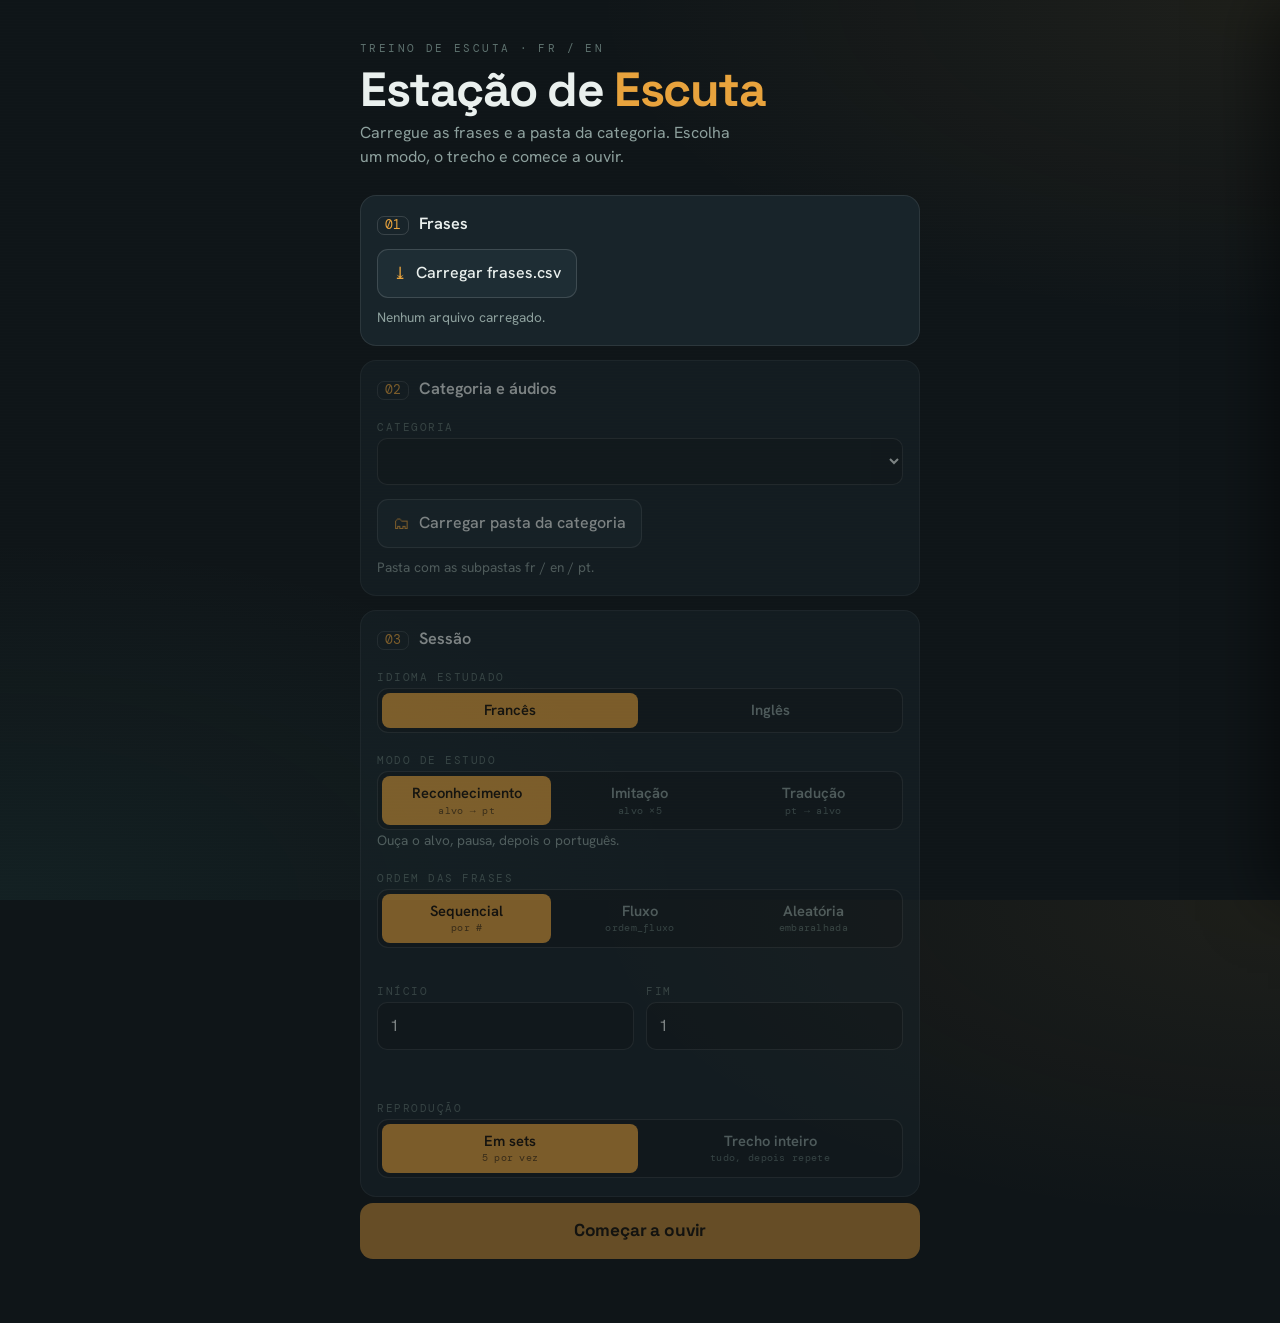
==== player/index.html @ fb978968 "Add files via upload add player files" ====
<!doctype html>
<html lang="pt-BR">
<head>
<meta charset="utf-8" />
<meta name="viewport" content="width=device-width, initial-scale=1, viewport-fit=cover" />
<title>Estação de Escuta</title>

<!-- ===== PWA ===== -->
<meta name="theme-color" content="#0F1518" />
<meta name="color-scheme" content="dark" />
<link rel="manifest" href="./manifest.webmanifest" />
<link rel="icon" type="image/png" sizes="192x192" href="./icon-192.png" />
<link rel="icon" type="image/png" sizes="512x512" href="./icon-512.png" />

<!-- iOS: instalação na tela de início -->
<meta name="mobile-web-app-capable" content="yes" />
<meta name="apple-mobile-web-app-capable" content="yes" />
<meta name="apple-mobile-web-app-status-bar-style" content="black-translucent" />
<meta name="apple-mobile-web-app-title" content="Estação" />
<link rel="apple-touch-icon" sizes="180x180" href="./apple-touch-icon.png?v=2">
<link rel="apple-touch-icon-precomposed" sizes="180x180" href="./apple-touch-icon.png?v=2">

<style>
  @import url('https://fonts.googleapis.com/css2?family=Space+Grotesk:wght@400;500;700&family=Hanken+Grotesk:wght@400;500;600;700&family=DM+Mono:wght@400;500&display=swap');

  :root {
    color-scheme: dark;
    --bg:        #0F1518;
    --bg-2:      #141D21;
    --panel:     #18242A;
    --panel-2:   #1E2D34;
    --ink:       #EAF0EE;
    --dim:       #8DA09D;
    --faint:     #5E726F;
    --line:      rgba(255,255,255,.085);
    --line-2:    rgba(255,255,255,.14);

    /* âmbar = idioma-alvo (o que você produz/imita) */
    --amber:     #E8A33D;
    --amber-ink: #1A1206;
    --amber-soft:rgba(232,163,61,.16);
    /* teal = português + progresso */
    --teal:      #57D7C9;
    --teal-soft: rgba(87,215,201,.14);
    --rose:      #F2748A;

    --radius:    16px;
    --shadow:    0 24px 70px rgba(0,0,0,.5);
    --display:   'Space Grotesk', system-ui, sans-serif;
    --body:      'Hanken Grotesk', system-ui, sans-serif;
    --mono:      'DM Mono', ui-monospace, monospace;
  }

  * { box-sizing: border-box; }

  html, body { height: 100%; }

  body {
    margin: 0;
    font-family: var(--body);
    color: var(--ink);
    line-height: 1.5;
    background:
      radial-gradient(120% 80% at 100% 0%, rgba(232,163,61,.07), transparent 45%),
      radial-gradient(120% 90% at 0% 100%, rgba(87,215,201,.06), transparent 45%),
      var(--bg);
    -webkit-tap-highlight-color: transparent;
  }

  /* leve textura de "scanline" do console, bem discreta */
  body::before {
    content: '';
    position: fixed; inset: 0; z-index: 0; pointer-events: none;
    background-image: repeating-linear-gradient(0deg, rgba(255,255,255,.014) 0 1px, transparent 1px 3px);
    mix-blend-mode: overlay;
  }

  button, input, select { font: inherit; color: inherit; }
  button { cursor: pointer; border: none; background: none; }
  button:disabled { opacity: .4; cursor: not-allowed; }

  .mono { font-family: var(--mono); }

  .eyebrow {
    font-family: var(--mono);
    font-size: .68rem;
    letter-spacing: .22em;
    text-transform: uppercase;
    color: var(--faint);
  }

  /* ===== Estrutura de tela ===== */
  .screen { position: relative; z-index: 1; min-height: 100dvh; }
  .screen[hidden] { display: none; }

  .wrap {
    width: min(560px, 100% - 28px);
    margin: 0 auto;
    padding: clamp(22px, 5vw, 40px) 0 64px;
  }

  /* ===== Tela de configuração ===== */
  .config-head { margin-bottom: 26px; }
  .config-head .eyebrow { margin-bottom: 10px; }
  .config-head h1 {
    font-family: var(--display);
    font-weight: 700;
    font-size: clamp(2.1rem, 8vw, 3rem);
    line-height: .98;
    letter-spacing: -.03em;
    margin: 0 0 .5rem;
  }
  .config-head h1 .accent { color: var(--amber); }
  .config-head p { margin: 0; color: var(--dim); max-width: 42ch; }

  .steps { display: grid; gap: 14px; }

  .step {
    background: var(--panel);
    border: 1px solid var(--line);
    border-radius: var(--radius);
    padding: 16px 16px 18px;
    transition: border-color .2s ease, opacity .2s ease;
  }
  .step.locked { opacity: .5; pointer-events: none; }
  .step.done { border-color: rgba(87,215,201,.4); }

  .step-top {
    display: flex; align-items: baseline; gap: 10px;
    margin-bottom: 12px;
  }
  .step-num {
    font-family: var(--mono);
    font-size: .8rem;
    color: var(--amber);
    border: 1px solid var(--line-2);
    border-radius: 7px;
    padding: 2px 7px;
    line-height: 1;
  }
  .step.done .step-num { color: var(--teal); border-color: rgba(87,215,201,.45); }
  .step-title { font-weight: 600; font-size: 1.02rem; }
  .step-sub { color: var(--dim); font-size: .86rem; margin: -4px 0 12px; }

  .file-btn {
    display: inline-flex; align-items: center; gap: 9px;
    background: var(--panel-2);
    border: 1px solid var(--line-2);
    border-radius: 11px;
    padding: 11px 15px;
    font-weight: 500;
    position: relative;
    transition: border-color .15s ease, transform .12s ease;
  }
  .file-btn:hover:not(:disabled) { border-color: var(--amber); transform: translateY(-1px); }
  .file-btn input[type=file] {
    position: absolute; inset: 0; opacity: 0; cursor: pointer; width: 100%; height: 100%;
  }
  .file-btn .ic { color: var(--amber); font-size: 1.05rem; }

  .file-meta { color: var(--dim); font-size: .85rem; margin-top: 9px; min-height: 1.2em; }
  .file-meta.ok { color: var(--teal); }
  .file-meta.warn { color: var(--amber); }

  label.field { display: block; }
  .field-label {
    font-family: var(--mono);
    font-size: .68rem; letter-spacing: .14em; text-transform: uppercase;
    color: var(--faint); margin-bottom: 7px;
  }

  select, input[type=number] {
    width: 100%;
    background: var(--bg-2);
    border: 1px solid var(--line-2);
    border-radius: 10px;
    padding: 11px 12px;
    font-family: var(--body);
  }
  select:focus, input:focus { outline: 2px solid var(--amber); outline-offset: 1px; }

  .grid-2 { display: grid; grid-template-columns: 1fr 1fr; gap: 12px; }
  .stack { display: grid; gap: 14px; }

  /* segmented control (toggles temáticos) */
  .seg {
    display: grid;
    grid-auto-flow: column;
    grid-auto-columns: 1fr;
    background: var(--bg-2);
    border: 1px solid var(--line-2);
    border-radius: 11px;
    padding: 4px;
    gap: 4px;
  }
  .seg button {
    border-radius: 8px;
    padding: 9px 6px;
    font-weight: 600;
    font-size: .92rem;
    color: var(--dim);
    transition: background .15s ease, color .15s ease;
    line-height: 1.15;
  }
  .seg button .sg-sub {
    display: block; font-family: var(--mono); font-weight: 400;
    font-size: .62rem; letter-spacing: .03em; color: var(--faint); margin-top: 3px;
  }
  .seg button[aria-pressed="true"] { background: var(--amber); color: var(--amber-ink); }
  .seg button[aria-pressed="true"] .sg-sub { color: rgba(26,18,6,.66); }
  .seg button[disabled] { opacity: .35; }

  .mode-hint { color: var(--dim); font-size: .85rem; min-height: 1.2em; }

  .start-row { margin-top: 6px; }
  .btn-primary {
    width: 100%;
    background: var(--amber);
    color: var(--amber-ink);
    font-family: var(--display);
    font-weight: 700;
    font-size: 1.08rem;
    letter-spacing: -.01em;
    border-radius: 13px;
    padding: 15px;
    transition: transform .12s ease, box-shadow .2s ease, opacity .2s ease;
  }
  .btn-primary:hover:not(:disabled) { transform: translateY(-1px); box-shadow: 0 12px 30px rgba(232,163,61,.28); }

  /* ===== Tela do player ===== */
  .player-head {
    display: flex; align-items: center; justify-content: space-between;
    gap: 12px; margin-bottom: 18px;
  }
  .ph-id { display: flex; flex-direction: column; gap: 3px; }
  .ph-id .eyebrow { letter-spacing: .18em; }
  .ph-id strong { font-family: var(--display); font-weight: 700; font-size: 1.15rem; letter-spacing: -.02em; }
  .head-actions { display: flex; gap: 8px; align-items: center; }
  .icon-btn {
    width: 42px; height: 42px;
    display: inline-flex; align-items: center; justify-content: center;
    border: 1px solid var(--line-2); border-radius: 11px;
    background: var(--panel);
    font-size: 1.15rem;
    transition: border-color .15s ease, background .15s ease;
  }
  .icon-btn:hover { border-color: var(--amber); }
  .gp-badge {
    font-family: var(--mono); font-size: .64rem; letter-spacing: .04em;
    color: var(--faint); border: 1px solid var(--line); border-radius: 999px;
    padding: 6px 9px; white-space: nowrap;
  }
  .gp-badge.live { color: var(--teal); border-color: rgba(87,215,201,.4); }

  /* painel "now playing" — o console */
  .deck {
    background: linear-gradient(180deg, var(--panel), var(--bg-2));
    border: 1px solid var(--line-2);
    border-radius: 22px;
    padding: 22px 20px 20px;
    box-shadow: var(--shadow);
    position: relative;
    overflow: hidden;
  }
  .deck-top { display: flex; align-items: flex-start; justify-content: space-between; gap: 14px; }
  .big-index {
    font-family: var(--display);
    font-weight: 700;
    font-size: clamp(3.4rem, 18vw, 5.4rem);
    line-height: .82;
    letter-spacing: -.06em;
    font-variant-numeric: tabular-nums;
  }
  .big-index .of {
    display: block; font-size: .9rem; letter-spacing: .04em;
    color: var(--faint); font-weight: 500; margin-top: 8px;
    font-family: var(--mono);
  }
  .rec {
    display: inline-flex; align-items: center; gap: 8px;
    font-family: var(--mono); font-size: .68rem; letter-spacing: .14em; text-transform: uppercase;
    color: var(--faint);
    border: 1px solid var(--line); border-radius: 999px; padding: 6px 11px;
  }
  .rec .dot {
    width: 9px; height: 9px; border-radius: 50%;
    background: var(--faint); transition: background .2s ease, box-shadow .2s ease;
  }
  .rec.target { color: var(--amber); border-color: rgba(232,163,61,.5); }
  .rec.target .dot { background: var(--amber); box-shadow: 0 0 12px var(--amber); }
  .rec.pt { color: var(--teal); border-color: rgba(87,215,201,.5); }
  .rec.pt .dot { background: var(--teal); box-shadow: 0 0 12px var(--teal); }

  .phrase {
    margin: 18px 0 16px;
    min-height: 4.8rem;
    display: flex; align-items: center;
    font-size: clamp(1.12rem, 5vw, 1.4rem);
    line-height: 1.32;
    font-weight: 500;
  }
  .phrase.is-pt { color: var(--teal); }
  .phrase.is-target { color: var(--ink); }
  .phrase.empty { color: var(--faint); font-weight: 400; font-size: 1rem; }

  /* fita de fases — assinatura */
  .ribbon { display: flex; align-items: center; gap: 0; margin: 4px 0 16px; flex-wrap: wrap; }
  .lamp {
    display: inline-flex; align-items: center; justify-content: center;
    font-family: var(--mono); font-size: .64rem; letter-spacing: .06em;
    padding: 5px 9px; border-radius: 7px;
    border: 1px solid var(--line); color: var(--faint);
    background: var(--bg-2);
    transition: all .18s ease; white-space: nowrap;
  }
  .lamp.target.active { color: var(--amber-ink); background: var(--amber); border-color: var(--amber); }
  .lamp.pt.active { color: var(--amber-ink); background: var(--teal); border-color: var(--teal); }
  .lamp.done { opacity: .5; }
  .lamp-gap { width: 16px; height: 1px; background: var(--line-2); margin: 0 2px; flex: 0 0 auto; }

  /* progresso — tira de filme */
  .filmstrip {
    height: 8px; border-radius: 999px; overflow: hidden;
    background: rgba(255,255,255,.07); border: 1px solid var(--line);
  }
  .filmstrip .fill {
    height: 100%; width: 0%;
    background: linear-gradient(90deg, var(--amber), var(--teal));
    transition: width .15s linear;
  }
  .timecode {
    display: flex; justify-content: space-between; margin-top: 9px;
    font-family: var(--mono); font-size: .76rem; color: var(--dim);
    font-variant-numeric: tabular-nums;
  }

  /* transporte */
  .transport { display: grid; grid-template-columns: 1fr 1.7fr 1fr; gap: 10px; margin-top: 18px; }
  .t-btn {
    border: 1px solid var(--line-2); border-radius: 13px;
    background: var(--panel-2); padding: 15px 8px;
    display: inline-flex; align-items: center; justify-content: center; gap: 8px;
    font-weight: 600; transition: border-color .15s ease, transform .1s ease;
  }
  .t-btn:hover:not(:disabled) { border-color: var(--amber); }
  .t-btn:active:not(:disabled) { transform: scale(.97); }
  .t-btn.play { background: var(--amber); color: var(--amber-ink); border-color: var(--amber); font-family: var(--display); font-weight: 700; }
  .t-btn .ic { font-size: 1.25rem; line-height: 1; }
  .t-btn .ic svg { display: block; width: 22px; height: 22px; }

  .subrow { display: flex; gap: 10px; margin-top: 12px; }
  .s-btn {
    flex: 1; border: 1px solid var(--line-2); border-radius: 12px;
    background: var(--panel); padding: 12px 10px;
    display: inline-flex; align-items: center; justify-content: center; gap: 8px;
    font-weight: 500; font-size: .92rem; transition: border-color .15s ease;
  }
  .s-btn:hover:not(:disabled) { border-color: var(--amber); }
  .s-btn.on { border-color: var(--amber); color: var(--amber); }
  .s-btn.star.on { color: var(--amber); }
  .s-btn[hidden] { display: none; }

  .set-note { text-align: center; color: var(--dim); font-size: .8rem; margin-top: 12px; font-family: var(--mono); letter-spacing: .03em; min-height: 1.1em; }

  /* lista colapsável */
  .list-card { margin-top: 18px; }
  .list-toggle {
    width: 100%; display: flex; align-items: center; justify-content: space-between;
    background: var(--panel); border: 1px solid var(--line); border-radius: 13px;
    padding: 13px 15px; font-weight: 600;
  }
  .list-toggle .chev { transition: transform .2s ease; color: var(--dim); }
  .list-toggle[aria-expanded="true"] .chev { transform: rotate(90deg); }
  .list-body {
    border: 1px solid var(--line); border-top: none;
    border-radius: 0 0 13px 13px; margin-top: -6px;
    max-height: 320px; overflow: auto;
  }
  .list-body[hidden] { display: none; }
  table { width: 100%; border-collapse: collapse; font-size: .86rem; }
  th, td { padding: 9px 12px; text-align: left; border-bottom: 1px solid var(--line); }
  th { position: sticky; top: 0; background: var(--panel-2); color: var(--faint); font-family: var(--mono); font-weight: 500; font-size: .66rem; letter-spacing: .1em; text-transform: uppercase; }
  tr.current td { background: var(--amber-soft); }
  tr.diff td:first-child { color: var(--amber); }
  tbody tr { cursor: pointer; }
  tbody tr:hover td { background: rgba(255,255,255,.03); }
  .td-phrase { color: var(--dim); }

  /* ===== Drawer de ajustes ===== */
  .scrim {
    position: fixed; inset: 0; z-index: 30; background: rgba(5,10,11,.66);
    backdrop-filter: blur(3px); opacity: 0; pointer-events: none; transition: opacity .22s ease;
  }
  body.drawer-open .scrim, body.modal-open .scrim { opacity: 1; pointer-events: auto; }

  .drawer {
    position: fixed; z-index: 31; background: var(--bg-2);
    border-left: 1px solid var(--line-2);
    box-shadow: -20px 0 60px rgba(0,0,0,.5);
    display: flex; flex-direction: column;
    transition: transform .26s cubic-bezier(.32,.72,0,1);
  }
  /* desktop: painel à direita */
  .drawer { top: 0; right: 0; height: 100dvh; width: min(420px, 90vw); transform: translateX(102%); }
  body.drawer-open .drawer { transform: translateX(0); }

  .drawer-head {
    display: flex; align-items: center; justify-content: space-between;
    padding: 18px 18px 14px; border-bottom: 1px solid var(--line);
  }
  .drawer-head h2 { margin: 0; font-family: var(--display); font-size: 1.15rem; }
  .drawer-body { overflow-y: auto; padding: 18px; display: grid; gap: 20px; -webkit-overflow-scrolling: touch; }

  .group { display: grid; gap: 12px; }
  .group > .eyebrow { margin-bottom: 2px; }
  .danger-zone .eyebrow { color: var(--rose); }
  .ghost-btn {
    border: 1px solid var(--line-2); border-radius: 10px; padding: 10px 12px;
    background: var(--panel); font-weight: 500; font-size: .9rem;
    transition: border-color .15s ease;
  }
  .ghost-btn:hover { border-color: var(--amber); }
  .ghost-btn.rose:hover { border-color: var(--rose); color: var(--rose); }
  .btn-row { display: grid; grid-template-columns: 1fr 1fr; gap: 10px; }

  .diag-out {
    font-family: var(--mono); font-size: .76rem; white-space: pre-line; word-break: break-word;
    border: 1px dashed var(--line-2); border-radius: 10px; padding: 11px; color: var(--dim);
    background: var(--bg); min-height: 70px;
  }

  /* mobile: drawer vira bottom-sheet */
  @media (max-width: 620px) {
    .drawer {
      top: auto; bottom: 0; right: 0; left: 0;
      width: 100%; height: min(86dvh, 720px);
      border-left: none; border-top: 1px solid var(--line-2);
      border-radius: 20px 20px 0 0;
      transform: translateY(102%);
    }
    body.drawer-open .drawer { transform: translateY(0); }
    .transport { grid-template-columns: 1fr 1.6fr 1fr; }
  }

  /* ===== Modal de ajuda ===== */
  .modal {
    position: fixed; inset: 0; z-index: 40; display: flex; align-items: center; justify-content: center;
    padding: 16px;
  }
  .modal[hidden] { display: none; }
  .modal-card {
    width: min(620px, 100%); max-height: 90dvh; overflow-y: auto;
    background: var(--bg-2); border: 1px solid var(--line-2); border-radius: var(--radius);
    box-shadow: var(--shadow); padding: 22px;
  }
  .modal-card h2 { margin: 0 0 4px; font-family: var(--display); }
  .modal-card .lead { color: var(--dim); margin: 0 0 18px; font-size: .92rem; }
  .help-block { margin-bottom: 18px; }
  .help-block p { margin: 0 0 8px; color: var(--dim); font-size: .9rem; }
  .help-block strong { color: var(--ink); }
  .kbd-grid { display: grid; grid-template-columns: 1fr 1fr; gap: 8px; font-size: .85rem; color: var(--dim); }
  kbd {
    font-family: var(--mono); font-size: .74rem; min-width: 24px;
    border: 1px solid var(--line-2); border-radius: 6px; padding: 2px 7px;
    background: var(--panel); color: var(--ink); margin-right: 7px;
  }
  .modal-x { float: right; }

  @media (prefers-reduced-motion: reduce) {
    *, *::before, *::after { transition: none !important; }
  }
</style>
</head>
<body>

<audio id="player-audio" preload="auto"></audio>

<!-- ============================ TELA: CONFIGURAÇÃO ============================ -->
<section class="screen" id="config-screen">
  <div class="wrap">
    <div class="config-head">
      <div class="eyebrow">Treino de escuta · FR / EN</div>
      <h1>Estação de <span class="accent">Escuta</span></h1>
      <p>Carregue as frases e a pasta da categoria. Escolha um modo, o trecho e comece a ouvir.</p>
    </div>

    <div class="steps">
      <!-- 1. CSV -->
      <div class="step" id="step-csv">
        <div class="step-top"><span class="step-num">01</span><span class="step-title">Frases</span></div>
        <label class="file-btn">
          <span class="ic">⤓</span><span id="csv-btn-label">Carregar frases.csv</span>
          <input type="file" id="csv-input" accept=".csv,text/csv" />
        </label>
        <div class="file-meta" id="csv-meta">Nenhum arquivo carregado.</div>
      </div>

      <!-- 2. Categoria + pasta de áudio -->
      <div class="step locked" id="step-audio">
        <div class="step-top"><span class="step-num">02</span><span class="step-title">Categoria e áudios</span></div>
        <div class="stack">
          <label class="field">
            <span class="field-label">Categoria</span>
            <select id="category-select"></select>
          </label>
          <div>
            <label class="file-btn">
              <span class="ic">🗂</span><span id="audio-btn-label">Carregar pasta da categoria</span>
              <input type="file" id="audio-input" webkitdirectory directory multiple />
            </label>
            <div class="file-meta" id="audio-meta">Pasta com as subpastas fr / en / pt.</div>
          </div>
        </div>
      </div>

      <!-- 3. Sessão -->
      <div class="step locked" id="step-session">
        <div class="step-top"><span class="step-num">03</span><span class="step-title">Sessão</span></div>
        <div class="stack">
          <div>
            <span class="field-label">Idioma estudado</span>
            <div class="seg" id="lang-seg" role="group" aria-label="Idioma estudado">
              <button data-lang="fr" aria-pressed="true">Francês</button>
              <button data-lang="en" aria-pressed="false">Inglês</button>
            </div>
          </div>

          <div>
            <span class="field-label">Modo de estudo</span>
            <div class="seg" id="mode-seg" role="group" aria-label="Modo de estudo">
              <button data-mode="reconhecimento" aria-pressed="true">Reconhecimento<span class="sg-sub">alvo → pt</span></button>
              <button data-mode="imitacao" aria-pressed="false">Imitação<span class="sg-sub">alvo ×5</span></button>
              <button data-mode="traducao" aria-pressed="false">Tradução<span class="sg-sub">pt → alvo</span></button>
            </div>
            <div class="mode-hint" id="mode-hint"></div>
          </div>

          <div>
            <span class="field-label">Ordem das frases</span>
            <div class="seg" id="order-seg" role="group" aria-label="Ordem das frases">
              <button data-order="sequencial" aria-pressed="true">Sequencial<span class="sg-sub">por #</span></button>
              <button data-order="fluxo" aria-pressed="false">Fluxo<span class="sg-sub">ordem_fluxo</span></button>
              <button data-order="aleatorio" aria-pressed="false">Aleatória<span class="sg-sub">embaralhada</span></button>
            </div>
            <div class="mode-hint" id="order-hint"></div>
          </div>

          <div class="grid-2">
            <label class="field">
              <span class="field-label">Início</span>
              <input type="number" id="start-index" min="1" value="1" />
            </label>
            <label class="field">
              <span class="field-label">Fim</span>
              <input type="number" id="end-index" min="1" value="1" />
            </label>
          </div>
          <div class="mode-hint" id="range-hint"></div>

          <div>
            <span class="field-label">Reprodução</span>
            <div class="seg" id="chunk-seg" role="group" aria-label="Forma de reprodução">
              <button data-chunk="sets" aria-pressed="true">Em sets<span class="sg-sub">5 por vez</span></button>
              <button data-chunk="all" aria-pressed="false">Trecho inteiro<span class="sg-sub">tudo, depois repete</span></button>
            </div>
          </div>
        </div>
      </div>
    </div>

    <div class="start-row">
      <button class="btn-primary" id="start-btn" disabled>Começar a ouvir</button>
    </div>
  </div>
</section>

<!-- ============================ TELA: PLAYER ============================ -->
<section class="screen" id="player-screen" hidden>
  <div class="wrap">
    <div class="player-head">
      <div class="ph-id">
        <span class="eyebrow" id="ph-category">—</span>
        <strong id="ph-mode">—</strong>
      </div>
      <div class="head-actions">
        <span class="gp-badge" id="gp-badge">🎮 —</span>
        <button class="icon-btn" id="help-btn" aria-label="Ajuda e atalhos">?</button>
        <button class="icon-btn" id="settings-btn" aria-label="Ajustes" aria-expanded="false"><svg width="16" height="16" viewBox="0 0 24 24" fill="none" stroke="currentColor" stroke-width="2" stroke-linecap="round" aria-hidden="true"><line x1="4" y1="6" x2="7" y2="6"/><circle cx="9.5" cy="6" r="2.5"/><line x1="12" y1="6" x2="20" y2="6"/><line x1="4" y1="12" x2="13" y2="12"/><circle cx="15.5" cy="12" r="2.5"/><line x1="18" y1="12" x2="20" y2="12"/><line x1="4" y1="18" x2="7" y2="18"/><circle cx="9.5" cy="18" r="2.5"/><line x1="12" y1="18" x2="20" y2="18"/></svg></button>
      </div>
    </div>

    <div class="deck">
      <div class="deck-top">
        <div class="big-index">
          <span id="big-index">—</span>
          <span class="of" id="big-of">— / —</span>
        </div>
        <div class="rec" id="rec-light"><span class="dot"></span><span id="rec-text">parado</span></div>
      </div>

      <div class="phrase empty" id="phrase-text">Pronto para começar.</div>

      <div class="ribbon" id="ribbon"></div>

      <div class="filmstrip"><div class="fill" id="film-fill"></div></div>
      <div class="timecode">
        <span id="tc-elapsed">00:00</span>
        <span id="tc-remaining">--:--</span>
      </div>

      <div class="transport">
        <button class="t-btn" id="prev-btn" aria-label="Anterior"><span class="ic"><svg viewBox="0 0 24 24" fill="currentColor" aria-hidden="true"><path d="M11 18V6l-8.5 6 8.5 6zm.5-6l8.5 6V6l-8.5 6z"/></svg></span></button>
        <button class="t-btn play" id="play-btn"><span class="ic"><svg viewBox="0 0 24 24" fill="currentColor" aria-hidden="true"><path d="M8 5v14l11-7z"/></svg></span><span id="play-label">Play</span></button>
        <button class="t-btn" id="next-btn" aria-label="Próximo"><span class="ic"><svg viewBox="0 0 24 24" fill="currentColor" aria-hidden="true"><path d="M4 18l8.5-6L4 6v12zm9-12v12l8.5-6L13 6z"/></svg></span></button>
      </div>

      <div class="subrow">
        <button class="s-btn star" id="diff-btn">☆ Difícil</button>
        <button class="s-btn" id="next-set-btn">Próximo set →</button>
      </div>

      <div class="set-note" id="set-note"></div>
    </div>

    <div class="list-card">
      <button class="list-toggle" id="list-toggle" aria-expanded="false">
        <span id="list-title">Frases da sessão</span><span class="chev">›</span>
      </button>
      <div class="list-body" id="list-body" hidden>
        <table>
          <thead><tr><th id="list-num-head">#</th><th>Frase</th><th>·</th></tr></thead>
          <tbody id="list-tbody"></tbody>
        </table>
      </div>
    </div>
  </div>
</section>

<!-- ============================ DRAWER: AJUSTES ============================ -->
<div class="scrim" id="scrim"></div>

<aside class="drawer" id="drawer" aria-label="Ajustes da sessão">
  <div class="drawer-head">
    <h2>Ajustes</h2>
    <button class="icon-btn" id="drawer-close" aria-label="Fechar ajustes">×</button>
  </div>
  <div class="drawer-body">

    <div class="group">
      <span class="eyebrow">Modo de estudo</span>
      <div class="seg" id="d-mode-seg" role="group" aria-label="Modo de estudo">
        <button data-mode="reconhecimento" aria-pressed="true">Recon.</button>
        <button data-mode="imitacao" aria-pressed="false">Imitação</button>
        <button data-mode="traducao" aria-pressed="false">Tradução</button>
      </div>
      <span class="eyebrow">Idioma</span>
      <div class="seg" id="d-lang-seg" role="group" aria-label="Idioma estudado">
        <button data-lang="fr" aria-pressed="true">Francês</button>
        <button data-lang="en" aria-pressed="false">Inglês</button>
      </div>
    </div>

    <div class="group">
      <span class="eyebrow">Trecho</span>
      <div class="grid-2">
        <label class="field"><span class="field-label">Início</span><input type="number" id="d-start" min="1" value="1" /></label>
        <label class="field"><span class="field-label">Fim</span><input type="number" id="d-end" min="1" value="1" /></label>
      </div>
      <div class="mode-hint" id="d-range-hint"></div>
      <button class="ghost-btn" id="d-apply">Aplicar trecho</button>
    </div>

    <div class="group">
      <span class="eyebrow">Tempos</span>
      <div class="grid-2">
        <label class="field"><span class="field-label">Pausa interna (s)</span><input type="number" id="d-pause-mid" min="0" step="0.25" value="1" /></label>
        <label class="field"><span class="field-label">Pausa entre itens (s)</span><input type="number" id="d-pause-next" min="0" step="0.25" value="1" /></label>
      </div>
      <div class="grid-2">
        <label class="field"><span class="field-label">Repetições</span><input type="number" id="d-reps" min="1" step="1" value="1" /></label>
        <label class="field"><span class="field-label">Frases por set</span><input type="number" id="d-set-size" min="1" step="1" value="5" /></label>
      </div>
    </div>

    <div class="group">
      <span class="eyebrow">Texto na tela</span>
      <div class="seg" id="text-seg" role="group" aria-label="Texto exibido">
        <button data-text="both" aria-pressed="true">Ambos</button>
        <button data-text="target" aria-pressed="false">Alvo</button>
        <button data-text="pt" aria-pressed="false">PT</button>
        <button data-text="none" aria-pressed="false">Nenhum</button>
      </div>
    </div>

    <div class="group">
      <span class="eyebrow">Ordem</span>
      <div class="seg" id="d-order-seg" role="group" aria-label="Ordem das frases">
        <button data-order="sequencial" aria-pressed="true">Sequencial</button>
        <button data-order="fluxo" aria-pressed="false">Fluxo</button>
        <button data-order="aleatorio" aria-pressed="false">Aleatória</button>
      </div>
    </div>

    <div class="group">
      <span class="eyebrow">Reprodução</span>
      <div class="seg" id="d-chunk-seg" role="group" aria-label="Reprodução">
        <button data-chunk="sets">Em sets</button>
        <button data-chunk="all">Trecho inteiro</button>
      </div>
    </div>

    <div class="group">
      <span class="eyebrow">Difíceis</span>
      <button class="ghost-btn" id="d-hard-toggle">Tocar só os difíceis</button>
    </div>

    <div class="group">
      <span class="eyebrow">Controle</span>
      <div class="btn-row">
        <button class="ghost-btn" id="gp-test-btn">Testar botões</button>
        <button class="ghost-btn" id="gp-clear-btn">Limpar teste</button>
      </div>
      <div class="diag-out" id="gp-diag">Diagnóstico desligado. Ative para identificar os botões do controle.</div>
    </div>

    <div class="group danger-zone">
      <span class="eyebrow">Manutenção</span>
      <div class="btn-row">
        <button class="ghost-btn" id="d-reset">Restaurar padrões</button>
        <button class="ghost-btn rose" id="d-clear-diff">Limpar difíceis</button>
      </div>
      <button class="ghost-btn" id="d-new-session">Nova sessão (trocar categoria)</button>
    </div>

  </div>
</aside>

<!-- ============================ MODAL: AJUDA ============================ -->
<div class="modal" id="help-modal" hidden>
  <div class="modal-card" role="dialog" aria-modal="true" aria-labelledby="help-title">
    <button class="icon-btn modal-x" id="help-close" aria-label="Fechar ajuda">×</button>
    <h2 id="help-title">Como usar</h2>
    <p class="lead">Um ciclo de escuta contínuo. Ajuste tudo pelas configurações sem perder o trecho.</p>

    <div class="help-block">
      <p><strong>Reconhecimento:</strong> ouve o idioma-alvo, pausa, depois o português — para conferir o que entendeu.</p>
      <p><strong>Imitação:</strong> só o idioma-alvo, repetido (5× por padrão) com pausa entre as repetições.</p>
      <p><strong>Tradução:</strong> ouve o português primeiro, pausa, depois o idioma-alvo.</p>
      <p><strong>Sets:</strong> toca o trecho em blocos (5 por padrão). “Próximo set →” avança o bloco; o trecho selecionado não muda quando você troca de modo.</p>
    </div>

    <div class="help-block">
      <span class="eyebrow">Teclado</span>
      <div class="kbd-grid" style="margin-top:8px">
        <div><kbd>Espaço</kbd> play / pause</div>
        <div><kbd>R</kbd> repetir o alvo</div>
        <div><kbd>→</kbd> próxima frase</div>
        <div><kbd>←</kbd> frase anterior</div>
        <div><kbd>N</kbd> próximo set</div>
        <div><kbd>D</kbd> marcar difícil</div>
        <div><kbd>[</kbd> diminuir pausa</div>
        <div><kbd>]</kbd> aumentar pausa</div>
      </div>
    </div>

    <div class="help-block">
      <span class="eyebrow">Controle (Joy-Con)</span>
      <div class="kbd-grid" style="margin-top:8px">
        <div><kbd>A</kbd> play / pause</div>
        <div><kbd>Y</kbd> repetir o alvo</div>
        <div><kbd>→ / SR</kbd> próxima frase</div>
        <div><kbd>← / SL</kbd> frase anterior</div>
        <div><kbd>X</kbd> próximo set</div>
        <div><kbd>B</kbd> marcar difícil</div>
      </div>
      <p style="margin-top:10px"><strong>Teste:</strong> abra Configurações → Controle → “Testar botões” para identificar os índices no seu controle sem disparar ações.</p>
    </div>
  </div>
</div>

<script>
/* ================================================================
   NÚCLEO COMPARTILHADO (reaproveitado dos jogos)
   ================================================================ */
let ALL_ROWS = [];
let CATEGORIES = [];
let PHRASES = [];

function splitVariants(text) {
  if (!text) return [];
  let t = text.replace(/\([^)]*\)/g, ' ').trim();
  const parts = t.split(/\s*\|\|\s*/).map(s => s.trim()).filter(Boolean);
  return parts.length ? parts : [t];
}

function parseCSV(text) {
  text = text.replace(/^\uFEFF/, '');
  const rows = []; let field = '', row = [], inQuotes = false;
  for (let i = 0; i < text.length; i++) {
    const c = text[i];
    if (inQuotes) {
      if (c === '"') { if (text[i + 1] === '"') { field += '"'; i++; } else inQuotes = false; }
      else field += c;
    } else {
      if (c === '"') inQuotes = true;
      else if (c === ';') { row.push(field); field = ''; }
      else if (c === '\n') { row.push(field); rows.push(row); row = []; field = ''; }
      else if (c === '\r') {}
      else field += c;
    }
  }
  if (field.length || row.length) { row.push(field); rows.push(row); }
  return rows.filter(r => r.length > 1 || (r.length === 1 && r[0].trim() !== ''));
}

function normCat(s) {
  return (s || '').toLowerCase().normalize('NFD').replace(/[\u0300-\u036f]/g, '').trim();
}

function prettyLabel(raw) {
  return raw.replace(/[_-]+/g, ' ').split(' ')
    .map(w => w.length ? w[0].toUpperCase() + w.slice(1) : w).join(' ');
}

function loadCSV(text) {
  const rows = parseCSV(text);
  if (!rows.length) throw new Error('vazio');
  const header = rows[0].map(h => normCat(h.replace('#', 'num')));
  const idx = {
    num: header.findIndex(h => h === 'num' || h === ''),
    categoria: header.indexOf('categoria'),
    portugues: header.indexOf('portugues'),
    frances: header.indexOf('frances'),
    ingles: header.indexOf('ingles'),
    situacao: header.indexOf('situacao_pt'),
    ordem: header.indexOf('ordem_fluxo'),
  };
  if (idx.num < 0) idx.num = 0;
  if (idx.categoria < 0 || idx.portugues < 0) throw new Error('colunas esperadas não encontradas');

  ALL_ROWS = rows.slice(1).filter(r => r[idx.categoria] && r[idx.categoria].trim()).map(r => ({
    num: parseInt((r[idx.num] || '').trim(), 10) || 0,
    categoria: (r[idx.categoria] || '').trim(),
    pt: (r[idx.portugues] || '').trim(),
    fr: idx.frances >= 0 ? (r[idx.frances] || '').trim() : '',
    en: idx.ingles >= 0 ? (r[idx.ingles] || '').trim() : '',
    situacao: idx.situacao >= 0 ? (r[idx.situacao] || '').trim() : '',
    ordem: idx.ordem >= 0 ? (parseInt((r[idx.ordem] || '').trim(), 10) || null) : null,
  }));

  const seen = new Map();
  ALL_ROWS.forEach(r => {
    if (!seen.has(r.categoria)) seen.set(r.categoria, { count: 0, flux: 0 });
    const e = seen.get(r.categoria); e.count++; if (r.ordem != null) e.flux++;
  });
  CATEGORIES = Array.from(seen.entries())
    .map(([raw, e]) => ({ raw, label: prettyLabel(raw), count: e.count, fluxCount: e.flux }))
    .sort((a, b) => a.label.localeCompare(b.label, 'pt-BR'));
}

function buildPhrasesForCategory(rawCat) {
  const rows = ALL_ROWS.filter(r => r.categoria === rawCat);
  PHRASES = rows.map((r, i) => {
    const answersFr = splitVariants(r.fr);
    const answersEn = splitVariants(r.en);
    return {
      id: i + 1, num: r.num || (i + 1),
      pt: r.pt, fr: answersFr[0] || '', en: answersEn[0] || '',
      answersFr, answersEn, situacao: r.situacao || '',
      ordem: (r.ordem != null ? r.ordem : null),
    };
  });
  return PHRASES;
}

/* --- Áudio por nome de arquivo {idioma}_{categoria}_{num} --- */
const AUDIO_NAME_RE = /(?:^|[\/\\])(fr|en|pt)[_\-]([a-z0-9_\-]+?)[_\-](\d+)\.(?:mp3|ogg|wav|m4a|aac|flac|opus)$/i;
function isAudioFile(file) {
  return /\.(mp3|ogg|wav|m4a|aac|flac|opus)$/i.test(file.name) || (file.type || '').startsWith('audio/');
}
function parseAudioName(file) {
  const path = file.webkitRelativePath || file.name;
  const m = path.match(AUDIO_NAME_RE);
  if (!m) return null;
  return { lang: m[1].toLowerCase(), cat: m[2].toLowerCase(), num: parseInt(m[3], 10) };
}

let audioMap = { fr: {}, en: {}, pt: {} };
let audioObjectUrls = [];
function resetAudio() {
  audioObjectUrls.forEach(u => URL.revokeObjectURL(u));
  audioObjectUrls = [];
  audioMap = { fr: {}, en: {}, pt: {} };
  audioFiles = { fr: {}, en: {}, pt: {} };
}

function targetText(p) { return state.lang === 'en' ? p.en : p.fr; }

/* ================================================================
   ESTADO
   ================================================================ */
const LS_KEY = 'estacaoEscutaPrefs';

const state = {
  category: '',
  lang: 'fr',
  mode: 'reconhecimento',   // reconhecimento | imitacao | traducao
  order: 'sequencial',      // sequencial | fluxo | aleatorio
  chunk: 'sets',            // sets | all
  start: 1, end: 1,
  pauseMid: 1, pauseNext: 1,
  reps: 1, setSize: 5,
  textMode: 'both',         // both | target | pt | none

  // runtime
  ordered: [],              // trecho inteiro já ordenado (estável na sessão)
  session: [],              // frases da janela atual (recorte de ordered)
  setOffset: 0,             // posição (0-based) do set dentro de ordered
  hardMode: false,
  curIndex: 0,              // índice na session
  steps: [], stepIndex: 0,
  playing: false,
  paused: false,
  // wait/gap
  waitTimer: null, waitStart: 0, waitDur: 0, waitElapsedBefore: 0, waitFn: null,
  pausedGap: null,
  difficult: new Set(),     // chaves "cat:num"

  durationCache: new Map(), durationToken: 0,
  ticker: null,

  // gamepad
  gamepadLoop: null, lastButtons: [], lastAxes: [], lastStickAt: 0, stickCooldown: 420,
  gpDiag: false, gpDiagLog: [], gpDiagId: '', gpDiagCount: 0,
};

let audioFiles = { fr: {}, en: {}, pt: {} }; // num -> File (para medir duração)
const audio = document.getElementById('player-audio');

const $ = id => document.getElementById(id);
const el = {
  configScreen: $('config-screen'), playerScreen: $('player-screen'),
  csvInput: $('csv-input'), csvMeta: $('csv-meta'), csvBtnLabel: $('csv-btn-label'),
  stepAudio: $('step-audio'), stepSession: $('step-session'),
  categorySelect: $('category-select'),
  audioInput: $('audio-input'), audioMeta: $('audio-meta'), audioBtnLabel: $('audio-btn-label'),
  langSeg: $('lang-seg'), modeSeg: $('mode-seg'), modeHint: $('mode-hint'), chunkSeg: $('chunk-seg'),
  orderSeg: $('order-seg'), orderHint: $('order-hint'),
  startIndex: $('start-index'), endIndex: $('end-index'), rangeHint: $('range-hint'),
  startBtn: $('start-btn'),

  phCategory: $('ph-category'), phMode: $('ph-mode'),
  gpBadge: $('gp-badge'), helpBtn: $('help-btn'), settingsBtn: $('settings-btn'),
  bigIndex: $('big-index'), bigOf: $('big-of'),
  recLight: $('rec-light'), recText: $('rec-text'),
  phraseText: $('phrase-text'), ribbon: $('ribbon'),
  filmFill: $('film-fill'), tcElapsed: $('tc-elapsed'), tcRemaining: $('tc-remaining'),
  prevBtn: $('prev-btn'), playBtn: $('play-btn'), playLabel: $('play-label'), nextBtn: $('next-btn'),
  diffBtn: $('diff-btn'), nextSetBtn: $('next-set-btn'), setNote: $('set-note'),
  listToggle: $('list-toggle'), listBody: $('list-body'), listTbody: $('list-tbody'), listTitle: $('list-title'), listNumHead: $('list-num-head'),

  scrim: $('scrim'), drawer: $('drawer'), drawerClose: $('drawer-close'),
  dModeSeg: $('d-mode-seg'), dLangSeg: $('d-lang-seg'),
  dOrderSeg: $('d-order-seg'),
  dStart: $('d-start'), dEnd: $('d-end'), dApply: $('d-apply'), dRangeHint: $('d-range-hint'),
  dPauseMid: $('d-pause-mid'), dPauseNext: $('d-pause-next'), dReps: $('d-reps'), dSetSize: $('d-set-size'),
  textSeg: $('text-seg'),
  dHardToggle: $('d-hard-toggle'), dChunkSeg: $('d-chunk-seg'),
  gpTestBtn: $('gp-test-btn'), gpClearBtn: $('gp-clear-btn'), gpDiag: $('gp-diag'),
  dReset: $('d-reset'), dClearDiff: $('d-clear-diff'), dNewSession: $('d-new-session'),

  helpModal: $('help-modal'), helpClose: $('help-close'),
};

/* ================================================================
   PREFERÊNCIAS (localStorage)
   ================================================================ */
const MODE_DEFAULT_REPS = { reconhecimento: 1, imitacao: 5, traducao: 1 };

function savePrefs() {
  const data = {
    category: state.category, lang: state.lang, mode: state.mode, order: state.order, chunk: state.chunk,
    pauseMid: state.pauseMid, pauseNext: state.pauseNext, reps: state.reps, setSize: state.setSize,
    textMode: state.textMode, difficult: Array.from(state.difficult),
  };
  try { localStorage.setItem(LS_KEY, JSON.stringify(data)); } catch {}
}
function loadPrefs() {
  try {
    const raw = localStorage.getItem(LS_KEY); if (!raw) return;
    const d = JSON.parse(raw);
    if (d.lang) state.lang = d.lang;
    if (d.mode) state.mode = d.mode;
    if (d.order) state.order = d.order;
    if (d.chunk) state.chunk = d.chunk;
    if (d.pauseMid != null) state.pauseMid = d.pauseMid;
    if (d.pauseNext != null) state.pauseNext = d.pauseNext;
    if (d.reps != null) state.reps = d.reps;
    if (d.setSize != null) state.setSize = d.setSize;
    if (d.textMode) state.textMode = d.textMode;
    if (Array.isArray(d.difficult)) state.difficult = new Set(d.difficult);
    state._savedCategory = d.category || '';
  } catch {}
}

/* ================================================================
   TELA DE CONFIGURAÇÃO
   ================================================================ */
function setSeg(segEl, attr, value) {
  segEl.querySelectorAll('button').forEach(b => {
    b.setAttribute('aria-pressed', String(b.dataset[attr] === value));
  });
}

function populateCategories() {
  el.categorySelect.innerHTML = CATEGORIES
    .map(c => `<option value="${c.raw}">${c.label} · ${c.count}</option>`).join('');
  if (state._savedCategory && CATEGORIES.some(c => c.raw === state._savedCategory)) {
    el.categorySelect.value = state._savedCategory;
  }
  onCategoryChange();
}

function onCategoryChange() {
  state.category = el.categorySelect.value;
  buildPhrasesForCategory(state.category);
  refreshOrderAvailability();
  resetRangeToFull();
  syncConfigRangeInputs();
  // ao trocar de categoria, o áudio carregado deixa de servir
  resetAudio();
  el.audioMeta.textContent = 'Pasta com as subpastas fr / en / pt.';
  el.audioMeta.className = 'file-meta';
  el.audioBtnLabel.textContent = 'Carregar pasta da categoria';
  refreshStartGate();
}

function updateModeHint() {
  const hints = {
    reconhecimento: 'Ouça o alvo, pausa, depois o português.',
    imitacao: 'Só o idioma-alvo, repetido várias vezes.',
    traducao: 'Ouça o português, pausa, depois o alvo.',
  };
  el.modeHint.textContent = hints[state.mode] || '';
}

function loadCSVFile(file) {
  if (!file) return;
  const reader = new FileReader();
  reader.onload = () => {
    try {
      loadCSV(reader.result);
      el.csvMeta.textContent = `${ALL_ROWS.length} frases · ${CATEGORIES.length} categorias.`;
      el.csvMeta.className = 'file-meta ok';
      el.csvBtnLabel.textContent = 'Trocar frases';
      el.stepAudio.classList.remove('locked');
      el.stepSession.classList.remove('locked');
      populateCategories();
    } catch (e) {
      el.csvMeta.textContent = 'Não consegui ler o CSV: ' + e.message;
      el.csvMeta.className = 'file-meta warn';
    }
  };
  reader.readAsText(file, 'utf-8');
}

function loadAudioFolder(fileList) {
  const files = Array.from(fileList || []).filter(isAudioFile);
  resetAudio();
  const selectedNorm = normCat(state.category);
  let matched = 0, otherCat = 0;
  files.forEach(file => {
    const info = parseAudioName(file);
    if (!info) return;
    if (normCat(info.cat) !== selectedNorm) { otherCat++; return; }
    if (!audioMap[info.lang]) { audioMap[info.lang] = {}; audioFiles[info.lang] = {}; }
    const url = URL.createObjectURL(file);
    audioObjectUrls.push(url);
    audioMap[info.lang][info.num] = url;
    audioFiles[info.lang][info.num] = file;
    matched++;
  });

  const n = PHRASES.length;
  const fr = Object.keys(audioMap.fr).length;
  const en = Object.keys(audioMap.en).length;
  const pt = Object.keys(audioMap.pt).length;
  if (!matched) {
    el.audioMeta.textContent = otherCat
      ? `Nenhum áudio desta categoria. (${otherCat} de outra categoria ignorados.)`
      : 'Nenhum áudio reconhecido nessa pasta.';
    el.audioMeta.className = 'file-meta warn';
    el.audioBtnLabel.textContent = 'Tentar outra pasta';
  } else {
    el.audioMeta.innerHTML = `🇫🇷 ${fr}/${n} · 🇬🇧 ${en}/${n} · 🇧🇷 ${pt}/${n}`;
    el.audioMeta.className = 'file-meta ok';
    el.audioBtnLabel.textContent = 'Trocar pasta';
  }
  refreshStartGate();
}

function targetAudioCount() {
  return Object.keys(audioMap[state.lang] || {}).length;
}

function refreshStartGate() {
  el.startBtn.disabled = !(ALL_ROWS.length && targetAudioCount() > 0);
}

/* ================================================================
   SESSÃO E JANELA DE SETS
   ================================================================ */
function clamp(v, lo, hi) { return Math.max(lo, Math.min(hi, v)); }

/* ---- numeração ativa: # (sequencial/aleatório) ou ordem_fluxo (fluxo) ---- */
function fluxoMax() { let m = 0; for (const p of PHRASES) { if (p.ordem != null && p.ordem > m) m = p.ordem; } return m; }
function rangeMax() { return state.order === 'fluxo' ? fluxoMax() : PHRASES.length; }
function displayNum(p) { return state.order === 'fluxo' ? (p.ordem != null ? p.ordem : p.id) : p.id; }
function numberingLabel() { return state.order === 'fluxo' ? 'ordem_fluxo' : '# (arquivo)'; }
/* posição da frase na numeração ativa (para filtrar o trecho) */
function rangeKey(p) { return state.order === 'fluxo' ? p.ordem : p.id; }

function resetRangeToFull() { state.start = 1; state.end = Math.max(1, rangeMax()); }

function readRangeFromConfig() {
  const total = Math.max(1, rangeMax());
  let s = clamp(parseInt(el.startIndex.value, 10) || 1, 1, total);
  let e = clamp(parseInt(el.endIndex.value, 10) || total, s, total);
  state.start = s; state.end = e;
}

function rangePhrases() {
  // frases dentro do trecho, na numeração ativa (# ou fluxo)
  if (state.order === 'fluxo') {
    return PHRASES.filter(p => p.ordem != null && p.ordem >= state.start && p.ordem <= state.end);
  }
  return PHRASES.filter(p => p.id >= state.start && p.id <= state.end);
}

/* ordena o trecho conforme o modo escolhido */
function orderPool(arr) {
  if (state.order === 'fluxo') {
    return arr.slice().sort((a, b) => {
      const va = a.ordem == null ? Infinity : a.ordem;
      const vb = b.ordem == null ? Infinity : b.ordem;
      return va !== vb ? va - vb : a.id - b.id;
    });
  }
  if (state.order === 'aleatorio') {
    const x = arr.slice();
    for (let i = x.length - 1; i > 0; i--) { const j = Math.floor(Math.random() * (i + 1)); [x[i], x[j]] = [x[j], x[i]]; }
    return x;
  }
  return arr.slice();   // sequencial: ordem do arquivo (# crescente)
}

/* (re)constrói o trecho ordenado — só quando muda trecho/ordem/difíceis */
function buildOrdered() {
  let pool = rangePhrases();
  if (state.hardMode) pool = pool.filter(p => state.difficult.has(diffKey(p)));
  state.ordered = orderPool(pool);
}

function clampSetOffset() {
  if (state.chunk !== 'sets' || state.hardMode) return;
  const len = state.ordered.length;
  if (len === 0) { state.setOffset = 0; return; }
  if (state.setOffset < 0 || state.setOffset >= len) state.setOffset = 0;
  state.setOffset = Math.floor(state.setOffset / state.setSize) * state.setSize;
}

/* recorta a janela atual a partir de state.ordered (sem reordenar) */
function commitSession(preserveNum) {
  state.session = (state.chunk === 'sets' && !state.hardMode)
    ? state.ordered.slice(state.setOffset, state.setOffset + state.setSize)
    : state.ordered.slice();
  state.curIndex = 0;
  if (preserveNum != null) {
    const i = state.session.findIndex(p => p.num === preserveNum);
    if (i >= 0) state.curIndex = i;
  }
  primeDurations();
}

/* rebuild completo: reordena o trecho e recorta a janela */
function buildSession(preserveNum = null) {
  buildOrdered();
  clampSetOffset();
  commitSession(preserveNum);
}

/* só recorta a janela mantendo a ordem atual (não reembaralha) */
function reslice(preserveNum = null) {
  clampSetOffset();
  commitSession(preserveNum);
}

function nextSet() {
  if (state.chunk !== 'sets' || state.hardMode) return;
  const len = state.ordered.length;
  const candidate = state.setOffset + state.setSize;
  state.setOffset = candidate < len ? candidate : 0;
  stopRun();
  reslice();
  renderAll();
  setNoteText();
  playCurrent();
}

function diffKey(p) { return `${state.category}:${p.num}`; }
function currentPhrase() { return state.session[state.curIndex] || null; }

/* ================================================================
   MOTOR — lista de etapas por item
   ================================================================ */
// step: { type:'audio', lang:'fr'|'en'|'pt' }  ou  { type:'gap', ms }
function buildSteps(phrase) {
  const steps = [];
  const reps = Math.max(1, Math.floor(state.reps));
  const midMs = Math.max(0, state.pauseMid * 1000);
  const nextMs = Math.max(0, state.pauseNext * 1000);
  const tLang = state.lang;
  const hasTarget = !!(audioMap[tLang] && audioMap[tLang][phrase.num]);
  const hasPt = !!(audioMap.pt && audioMap.pt[phrase.num]);

  function audioStep(lang) {
    const ok = lang === 'pt' ? hasPt : hasTarget;
    if (ok) steps.push({ type: 'audio', lang });
  }

  for (let r = 0; r < reps; r++) {
    if (state.mode === 'imitacao') {
      audioStep(tLang);
    } else if (state.mode === 'reconhecimento') {
      audioStep(tLang);
      if (hasPt) steps.push({ type: 'gap', ms: midMs });
      audioStep('pt');
    } else { // traducao
      audioStep('pt');
      if (hasPt && hasTarget) steps.push({ type: 'gap', ms: midMs });
      audioStep(tLang);
    }
    if (r < reps - 1) steps.push({ type: 'gap', ms: midMs });
  }
  steps.push({ type: 'gap', ms: nextMs });
  return steps;
}

function clearWait() {
  if (state.waitTimer) clearTimeout(state.waitTimer);
  state.waitTimer = null; state.waitStart = 0; state.waitDur = 0; state.waitElapsedBefore = 0; state.waitFn = null;
}

function scheduleGap(ms, fn) {
  clearWait();
  state.pausedGap = null;
  state.waitStart = performance.now();
  state.waitDur = ms; state.waitElapsedBefore = 0; state.waitFn = fn;
  state.playing = true;
  startTicker();
  state.waitTimer = setTimeout(() => { clearWait(); fn(); }, ms);
}

function playFile(lang, phrase) {
  clearWait(); state.pausedGap = null;
  const url = audioMap[lang] && audioMap[lang][phrase.num];
  if (!url) { advanceStep(); return; }
  audio.src = url; audio.currentTime = 0;
  state.playing = true;
  audio.play().catch(() => {});
  startTicker();
  renderNow();
}

function runStep() {
  const phrase = currentPhrase();
  if (!phrase) return;
  const step = state.steps[state.stepIndex];
  if (!step) { onItemEnd(); return; }
  if (step.type === 'audio') {
    playFile(step.lang, phrase);
  } else {
    scheduleGap(step.ms, advanceStep);
    renderNow();
  }
}

function advanceStep() {
  state.stepIndex++;
  if (state.stepIndex >= state.steps.length) { onItemEnd(); return; }
  runStep();
}

function onItemEnd() {
  // avança para a próxima frase da sessão; ao fim, recomeça (ciclo contínuo)
  if (state.curIndex < state.session.length - 1) state.curIndex++;
  else state.curIndex = 0;
  startItem();
}

function startItem() {
  const phrase = currentPhrase();
  if (!phrase) return;
  state.singleShot = false;
  state.steps = buildSteps(phrase);
  state.stepIndex = 0;
  state.paused = false;
  renderAll();
  runStep();
}

function playCurrent() {
  if (!state.session.length) return;
  startItem();
}

audio.addEventListener('ended', () => {
  if (!state.playing) return;
  if (state.singleShot) {
    state.singleShot = false;
    state.playing = false; state.paused = true;
    renderNow();
    return;
  }
  advanceStep();
});

/* --- play / pause / stop --- */
function pauseRun() {
  if (state.waitTimer) {
    const elapsed = performance.now() - state.waitStart;
    state.pausedGap = {
      remaining: Math.max(0, state.waitDur - elapsed),
      elapsedBefore: state.waitElapsedBefore + elapsed,
      fn: state.waitFn,
    };
    clearWait();
  } else {
    audio.pause();
  }
  state.playing = false; state.paused = true;
  renderNow();
}

function resumeRun() {
  if (state.pausedGap) {
    const g = state.pausedGap; state.pausedGap = null;
    state.paused = false;
    state.waitStart = performance.now() - g.elapsedBefore;
    state.waitDur = g.elapsedBefore + g.remaining;
    state.waitElapsedBefore = 0; state.waitFn = g.fn; state.playing = true;
    startTicker();
    state.waitTimer = setTimeout(() => { clearWait(); g.fn(); }, g.remaining);
    renderNow();
    return;
  }
  if (audio.src && audio.paused) {
    state.paused = false; state.playing = true;
    audio.play().catch(() => {});
    startTicker(); renderNow();
    return;
  }
  if (!state.session.length) return;
  playCurrent();
}

function togglePlay() {
  if (state.playing) pauseRun();
  else resumeRun();
}

function stopRun() {
  clearWait(); state.pausedGap = null;
  audio.pause(); audio.removeAttribute('src');
  state.playing = false; state.paused = false;
}

function prevPhrase() {
  if (!state.session.length) return;
  state.curIndex = clamp(state.curIndex - 1, 0, state.session.length - 1);
  startItem();
}
function nextPhrase() {
  if (!state.session.length) return;
  state.curIndex = clamp(state.curIndex + 1, 0, state.session.length - 1);
  startItem();
}
function repeatTarget() {
  const phrase = currentPhrase();
  if (!phrase || !(audioMap[state.lang] && audioMap[state.lang][phrase.num])) return;
  stopRun();
  state.steps = [{ type: 'audio', lang: state.lang }];
  state.stepIndex = 0;
  state.singleShot = true;   // não encadeia: toca o alvo uma vez e para
  playFile(state.lang, phrase);
}

/* ================================================================
   DURAÇÃO / PROGRESSO
   ================================================================ */
function fileKey(file) { return file ? `${file.name}:${file.size}:${file.lastModified}` : ''; }
function cachedDur(file) {
  const d = state.durationCache.get(fileKey(file));
  return Number.isFinite(d) ? d : null;
}
function loadDur(file) {
  const key = fileKey(file);
  if (!file) return Promise.resolve(0);
  if (state.durationCache.has(key)) return Promise.resolve(state.durationCache.get(key));
  return new Promise(res => {
    const probe = new Audio(); const url = URL.createObjectURL(file);
    const done = ms => { URL.revokeObjectURL(url); state.durationCache.set(key, Number.isFinite(ms) ? ms : 0); res(state.durationCache.get(key)); };
    probe.preload = 'metadata';
    probe.addEventListener('loadedmetadata', () => done(probe.duration * 1000), { once: true });
    probe.addEventListener('error', () => done(0), { once: true });
    probe.src = url;
  });
}
async function primeDurations() {
  const token = ++state.durationToken;
  const files = [];
  for (const p of state.session) {
    const tf = audioFiles[state.lang] && audioFiles[state.lang][p.num];
    const pf = audioFiles.pt && audioFiles.pt[p.num];
    if (tf) files.push(tf);
    if (pf && state.mode !== 'imitacao') files.push(pf);
  }
  for (const f of files) {
    if (token !== state.durationToken) return;
    await loadDur(f);
    if (token !== state.durationToken) return;
    updateTimes();
  }
}

function stepDurationMs(step, phrase) {
  if (step.type === 'gap') return step.ms;
  const file = audioFiles[step.lang] && audioFiles[step.lang][phrase.num];
  const d = file ? cachedDur(file) : 0;
  return d == null ? null : d;
}

function itemDurationMs(phrase) {
  const steps = buildSteps(phrase);
  let total = 0;
  for (const s of steps) {
    const d = stepDurationMs(s, phrase);
    if (d == null) return null;
    total += d;
  }
  return total;
}

function currentGapElapsed() {
  if (state.waitTimer) return Math.max(0, state.waitElapsedBefore + performance.now() - state.waitStart);
  if (state.paused && state.pausedGap) return Math.max(0, state.pausedGap.elapsedBefore);
  return 0;
}

function currentItemOffsetMs() {
  const phrase = currentPhrase();
  if (!phrase) return 0;
  let off = 0;
  for (let i = 0; i < state.stepIndex; i++) {
    const d = stepDurationMs(state.steps[i], phrase);
    off += (d == null ? 0 : d);
  }
  const step = state.steps[state.stepIndex];
  if (step) {
    if (step.type === 'audio') off += Math.min((cachedDur(audioFiles[step.lang]?.[phrase.num]) || 0), (audio.currentTime || 0) * 1000);
    else off += Math.min(step.ms, currentGapElapsed());
  }
  return off;
}

function sessionTimes() {
  if (!state.session.length) return { elapsed: 0, remaining: null, total: null };
  let total = 0, elapsed = 0;
  for (let i = 0; i < state.session.length; i++) {
    const d = itemDurationMs(state.session[i]);
    if (d == null) return { elapsed: null, remaining: null, total: null };
    total += d;
    if (i < state.curIndex) elapsed += d;
  }
  elapsed += currentItemOffsetMs();
  elapsed = clamp(elapsed, 0, total);
  return { elapsed, remaining: Math.max(0, total - elapsed), total };
}

function fmt(ms) {
  if (ms == null || !Number.isFinite(ms)) return '--:--';
  const s = Math.max(0, Math.floor(ms / 1000));
  const h = Math.floor(s / 3600), m = Math.floor((s % 3600) / 60), sec = s % 60;
  if (h) return `${h}:${String(m).padStart(2,'0')}:${String(sec).padStart(2,'0')}`;
  return `${String(m).padStart(2,'0')}:${String(sec).padStart(2,'0')}`;
}

function updateTimes() {
  const { elapsed, remaining, total } = sessionTimes();
  el.tcElapsed.textContent = fmt(elapsed);
  el.tcRemaining.textContent = remaining == null ? '--:--' : '-' + fmt(remaining);
  const pct = (total && elapsed != null) ? (elapsed / total) * 100 : 0;
  el.filmFill.style.width = `${pct}%`;
}

function startTicker() {
  if (state.ticker) return;
  const tick = () => {
    updateTimes(); renderRibbon();
    if (state.playing || state.waitTimer) state.ticker = requestAnimationFrame(tick);
    else state.ticker = null;
  };
  state.ticker = requestAnimationFrame(tick);
}

/* ================================================================
   RENDER
   ================================================================ */
const MODE_LABELS = { reconhecimento: 'Reconhecimento', imitacao: 'Imitação', traducao: 'Tradução' };
const LANG_LABELS = { fr: 'Francês', en: 'Inglês' };

function currentStepKind() {
  const step = state.steps[state.stepIndex];
  if (!step) return null;
  return step;
}

function renderNow() {
  const phrase = currentPhrase();
  const step = currentStepKind();

  // luz / fase
  let recCls = 'rec', recTxt = state.paused ? 'pausa' : 'parado';
  let playingLang = null;
  if (step && (state.playing || state.paused)) {
    if (step.type === 'audio') {
      playingLang = step.lang;
      if (step.lang === 'pt') { recCls = 'rec pt'; recTxt = state.paused ? 'pausa · pt' : 'português'; }
      else { recCls = 'rec target'; recTxt = (state.paused ? 'pausa · ' : '') + LANG_LABELS[state.lang].toLowerCase(); }
    } else {
      recTxt = state.paused ? 'pausa' : 'intervalo';
    }
  }
  el.recLight.className = recCls;
  el.recText.textContent = recTxt;

  // texto na tela
  let shownText = '', cls = 'phrase';
  if (phrase && playingLang && state.textMode !== 'none') {
    if (playingLang === 'pt' && (state.textMode === 'both' || state.textMode === 'pt')) { shownText = phrase.pt; cls += ' is-pt'; }
    else if (playingLang !== 'pt' && (state.textMode === 'both' || state.textMode === 'target')) { shownText = targetText(phrase); cls += ' is-target'; }
  }
  if (!shownText) { shownText = state.session.length ? '…' : 'Pronto para começar.'; cls = 'phrase empty'; }
  el.phraseText.className = cls;
  el.phraseText.textContent = shownText;

  el.playLabel.textContent = state.playing ? 'Pause' : 'Play';
  el.playBtn.querySelector('.ic').innerHTML = state.playing
    ? '<svg viewBox="0 0 24 24" fill="currentColor" aria-hidden="true"><path d="M6 19h4V5H6v14zm8-14v14h4V5h-4z"/></svg>'
    : '<svg viewBox="0 0 24 24" fill="currentColor" aria-hidden="true"><path d="M8 5v14l11-7z"/></svg>';

  if (phrase) {
    el.diffBtn.classList.toggle('on', state.difficult.has(diffKey(phrase)));
    el.diffBtn.textContent = state.difficult.has(diffKey(phrase)) ? '★ Difícil' : '☆ Difícil';
  }
}

function renderRibbon() {
  const phrase = currentPhrase();
  if (!phrase) { el.ribbon.innerHTML = ''; return; }
  const steps = state.steps.length ? state.steps : buildSteps(phrase);
  const parts = [];
  steps.forEach((s, i) => {
    if (s.type === 'gap') { if (i < steps.length - 1) parts.push('<span class="lamp-gap"></span>'); return; }
    const isTarget = s.lang !== 'pt';
    const lbl = isTarget ? (state.lang === 'fr' ? 'FR' : 'EN') : 'PT';
    let cls = 'lamp ' + (isTarget ? 'target' : 'pt');
    if (i === state.stepIndex && (state.playing || state.paused)) cls += ' active';
    else if (i < state.stepIndex) cls += ' done';
    parts.push(`<span class="${cls}">${lbl}</span>`);
  });
  el.ribbon.innerHTML = parts.join('');
}

function renderHead() {
  const cat = CATEGORIES.find(c => c.raw === state.category);
  el.phCategory.textContent = cat ? cat.label : state.category;
  el.phMode.textContent = `${MODE_LABELS[state.mode]} · ${LANG_LABELS[state.lang]}`;
}

function renderIndex() {
  const phrase = currentPhrase();
  if (phrase) {
    el.bigIndex.textContent = String(displayNum(phrase)).padStart(2, '0');
    el.bigOf.textContent = `${state.curIndex + 1} / ${state.session.length}`;
  } else {
    el.bigIndex.textContent = '—';
    el.bigOf.textContent = '— / —';
  }
}

function renderList() {
  el.listTitle.textContent = state.hardMode ? 'Difíceis da sessão' : 'Frases da sessão';
  if (el.listNumHead) el.listNumHead.textContent = state.order === 'fluxo' ? 'fl' : '#';
  if (!state.session.length) {
    el.listTbody.innerHTML = '<tr><td colspan="3" class="td-phrase">Nenhuma frase.</td></tr>';
    return;
  }
  el.listTbody.innerHTML = state.session.map((p, i) => {
    const cur = i === state.curIndex ? 'current' : '';
    const diff = state.difficult.has(diffKey(p)) ? 'diff' : '';
    return `<tr class="${cur} ${diff}" data-i="${i}">
      <td>${displayNum(p)}</td>
      <td class="td-phrase">${escapeHtml(targetText(p))}</td>
      <td>${i === state.curIndex ? '▶' : ''}${state.difficult.has(diffKey(p)) ? ' ★' : ''}</td>
    </tr>`;
  }).join('');
}

function setNoteText() {
  if (state.hardMode) { el.setNote.textContent = `modo difícil · ${state.session.length} frase(s)`; el.nextSetBtn.hidden = true; return; }
  if (state.chunk === 'sets') {
    const len = state.ordered.length;
    const from = len ? state.setOffset + 1 : 0;
    const to = Math.min(state.setOffset + state.setSize, len);
    const totalSets = Math.max(1, Math.ceil(len / state.setSize));
    const setIdx = Math.floor(state.setOffset / state.setSize) + 1;
    el.setNote.textContent = `set ${setIdx}/${totalSets}  ·  frases ${from}–${to} de ${len}`;
    el.nextSetBtn.hidden = false;
    el.nextSetBtn.textContent = (to >= len) ? '↺ Reiniciar sets' : 'Próximo set →';
  } else {
    el.setNote.textContent = `trecho inteiro ${state.start}–${state.end}`;
    el.nextSetBtn.hidden = true;
  }
}

function renderAll() {
  renderHead(); renderIndex(); renderNow(); renderRibbon(); renderList(); updateTimes(); setNoteText();
}

function escapeHtml(t) {
  return (t || '').replace(/[&<>'"]/g, c => ({ '&':'&amp;','<':'&lt;','>':'&gt;',"'":'&#39;','"':'&quot;' }[c]));
}

/* ================================================================
   AJUSTES EM SESSÃO (drawer) — sem perder o trecho
   ================================================================ */
function applyModeChange(newMode) {
  if (newMode === state.mode) return;
  const cur = currentPhrase();
  const preserve = cur ? cur.num : null;
  state.mode = newMode;
  // reps default por modo, mas só se o usuário não tiver customizado nesta sessão
  if (!state._repsTouched) { state.reps = MODE_DEFAULT_REPS[newMode]; el.dReps.value = state.reps; }
  setSeg(el.modeSeg, 'mode', newMode); setSeg(el.dModeSeg, 'mode', newMode);
  updateModeHint();
  const wasPlaying = state.playing;
  stopRun();
  reslice(preserve);               // ordem/janela intactas — só muda as etapas
  renderAll();
  if (wasPlaying) playCurrent(); else renderNow();
  savePrefs();
}

function applyLangChange(newLang) {
  if (newLang === state.lang) return;
  const cur = currentPhrase();
  const preserve = cur ? cur.num : null;
  state.lang = newLang;
  setSeg(el.langSeg, 'lang', newLang); setSeg(el.dLangSeg, 'lang', newLang);
  const wasPlaying = state.playing;
  stopRun();
  reslice(preserve);               // idioma não altera a ordem
  renderAll();
  if (wasPlaying) playCurrent(); else renderNow();
  savePrefs();
}

function applyRangeFromDrawer() {
  const total = Math.max(1, rangeMax());
  let s = clamp(parseInt(el.dStart.value, 10) || 1, 1, total);
  let e = clamp(parseInt(el.dEnd.value, 10) || total, s, total);
  el.dStart.value = s; el.dEnd.value = e;
  state.start = s; state.end = e;
  state.setOffset = 0;
  stopRun();
  buildSession();
  renderAll();
  savePrefs();
}

function toggleHardMode() {
  const anyDiff = PHRASES.some(p => state.difficult.has(diffKey(p)));
  if (!state.hardMode && !anyDiff) { el.dHardToggle.textContent = 'Marque difíceis primeiro'; setTimeout(() => el.dHardToggle.textContent = 'Tocar só os difíceis', 1600); return; }
  state.hardMode = !state.hardMode;
  el.dHardToggle.textContent = state.hardMode ? 'Voltar ao trecho' : 'Tocar só os difíceis';
  const wasPlaying = state.playing;
  stopRun(); buildSession(); renderAll();
  if (wasPlaying) playCurrent(); else renderNow();
}

/* retorna o setOffset (posição alinhada) que contém a frase dada, dentro de state.ordered */
function computeSetOffsetFor(phrase) {
  const pos = state.ordered.findIndex(p => p.num === phrase.num);
  if (pos < 0) return 0;
  return Math.floor(pos / state.setSize) * state.setSize;
}

function applyChunkChange(chunk) {
  if (chunk === state.chunk) return;
  const cur = currentPhrase(); const preserve = cur ? cur.num : null;
  state.chunk = chunk;
  if (chunk === 'sets') {
    // ancora o set na frase atual (sua posição na ordem vigente)
    state.setOffset = cur ? computeSetOffsetFor(cur) : 0;
  }
  setSeg(el.chunkSeg, 'chunk', chunk);
  setSeg(el.dChunkSeg, 'chunk', chunk);
  stopRun(); reslice(preserve); renderAll(); savePrefs();
}

function toggleDifficult() {
  const p = currentPhrase(); if (!p) return;
  const k = diffKey(p);
  if (state.difficult.has(k)) state.difficult.delete(k); else state.difficult.add(k);
  savePrefs(); renderNow(); renderList();
}

/* ================================================================
   ORDEM (sequencial · fluxo · aleatório)
   ================================================================ */
function fluxoAvailable() { return PHRASES.some(p => p.ordem != null); }
function rangeHintText() {
  return state.order === 'fluxo'
    ? `Início/Fim numeram pela ordem_fluxo (1–${Math.max(1, fluxoMax())}).`
    : `Início/Fim numeram pelo # do arquivo (1–${PHRASES.length}).`;
}
function syncConfigRangeInputs() {
  const total = Math.max(1, rangeMax());
  el.startIndex.value = state.start; el.startIndex.max = total;
  el.endIndex.value = state.end; el.endIndex.max = total;
  if (el.rangeHint) el.rangeHint.textContent = rangeHintText();
}
function syncDrawerRangeInputs() {
  const total = Math.max(1, rangeMax());
  el.dStart.value = state.start; el.dEnd.value = state.end;
  el.dStart.max = total; el.dEnd.max = total;
  if (el.dRangeHint) el.dRangeHint.textContent = rangeHintText();
}
function reflectOrder() {
  if (el.orderSeg) setSeg(el.orderSeg, 'order', state.order);
  if (el.dOrderSeg) setSeg(el.dOrderSeg, 'order', state.order);
}
function refreshOrderAvailability() {
  const has = fluxoAvailable();
  [el.orderSeg, el.dOrderSeg].forEach(seg => { const b = seg && seg.querySelector('[data-order="fluxo"]'); if (b) b.disabled = !has; });
  if (!has && state.order === 'fluxo') state.order = 'sequencial';
  if (el.orderHint) el.orderHint.textContent = has ? '' : 'Sem coluna ordem_fluxo nesta categoria.';
  reflectOrder();
}
/* escolha antes da sessão (tela de configuração): registra o modo e renumera o trecho */
function pickOrder(mode) {
  if (mode === 'fluxo' && !fluxoAvailable()) return;
  state.order = mode; reflectOrder();
  resetRangeToFull(); syncConfigRangeInputs();
  savePrefs();
}
/* troca durante a sessão (drawer): renumera o trecho, reordena e recomeça pela 1ª da sequência */
function applyOrderChange(mode) {
  if (mode === state.order) return;
  if (mode === 'fluxo' && !fluxoAvailable()) return;
  state.order = mode; reflectOrder();
  resetRangeToFull(); syncDrawerRangeInputs();
  state.setOffset = 0;
  const wasPlaying = state.playing;
  stopRun();
  buildSession();
  renderAll();
  if (wasPlaying) playCurrent(); else renderNow();
  savePrefs();
}

/* ================================================================
   DRAWER / MODAL
   ================================================================ */
function openDrawer() {
  // sincroniza inputs do drawer com o estado
  syncDrawerRangeInputs();
  el.dPauseMid.value = state.pauseMid; el.dPauseNext.value = state.pauseNext;
  el.dReps.value = state.reps; el.dSetSize.value = state.setSize;
  setSeg(el.dModeSeg, 'mode', state.mode); setSeg(el.dLangSeg, 'lang', state.lang);
  setSeg(el.dOrderSeg, 'order', state.order);
  { const b = el.dOrderSeg.querySelector('[data-order="fluxo"]'); if (b) b.disabled = !fluxoAvailable(); }
  setSeg(el.textSeg, 'text', state.textMode);
  setSeg(el.dChunkSeg, 'chunk', state.chunk);
  document.body.classList.add('drawer-open');
  el.settingsBtn.setAttribute('aria-expanded', 'true');
}
function closeDrawer() { document.body.classList.remove('drawer-open'); el.settingsBtn.setAttribute('aria-expanded', 'false'); }
function openHelp() { el.helpModal.hidden = false; document.body.classList.add('modal-open'); el.helpClose.focus(); }
function closeHelp() { el.helpModal.hidden = true; document.body.classList.remove('modal-open'); }

/* ================================================================
   GAMEPAD (Joy-Con) — uso, diagnóstico, atalhos
   ================================================================ */
function updateGpDiag() {
  if (!state.gpDiag) { el.gpDiag.textContent = 'Diagnóstico desligado. Ative para identificar os botões do controle.'; el.gpTestBtn.textContent = 'Testar botões'; return; }
  el.gpTestBtn.textContent = 'Encerrar teste';
  const ctrl = state.gpDiagId ? `${state.gpDiagId} · ${state.gpDiagCount} botão(ões)` : 'aguardando controle…';
  const log = state.gpDiagLog.length ? state.gpDiagLog.join('\n') : 'Pressione os botões para identificar.';
  el.gpDiag.textContent = `Controle: ${ctrl}\n${log}`;
}
function toggleGpDiag() { state.gpDiag = !state.gpDiag; state.gpDiagLog = []; state.gpDiagId=''; state.gpDiagCount=0; state.lastButtons=[]; updateGpDiag(); }
function clearGpDiag() { state.gpDiagLog = []; updateGpDiag(); }
function registerGpPress(gp, index, button) {
  state.gpDiagId = gp.id || 'controle'; state.gpDiagCount = gp.buttons.length;
  state.gpDiagLog.unshift(`Botão ${index} · valor ${Number(button.value||0).toFixed(2)}`);
  state.gpDiagLog = state.gpDiagLog.slice(0, 10); updateGpDiag();
}
function gpButtonMap() {
  return {
    0: togglePlay,        // A
    1: nextSet,           // X
    2: toggleDifficult,   // B
    3: repeatTarget,      // Y
    4: prevPhrase,        // SL
    5: nextPhrase,        // SR
    12: nextSet,          // ↑
    14: prevPhrase, 15: nextPhrase,
  };
}
function handleGpAxes(gp) {
  if (!gp.axes || gp.axes.length < 2) return;
  const dz = 0.6, now = performance.now(), h = gp.axes[0] || 0;
  const wasNeutral = !state.lastAxes.length || Math.abs(state.lastAxes[0] || 0) < dz;
  const ready = now - state.lastStickAt > state.stickCooldown;
  if (wasNeutral && ready && h > dz) { nextPhrase(); state.lastStickAt = now; }
  else if (wasNeutral && ready && h < -dz) { prevPhrase(); state.lastStickAt = now; }
  state.lastAxes = Array.from(gp.axes);
}
function startGamepadLoop() {
  if (state.gamepadLoop) return;
  const tick = () => {
    const pads = navigator.getGamepads ? Array.from(navigator.getGamepads()).filter(Boolean) : [];
    const gp = pads[0];
    if (gp) {
      el.gpBadge.textContent = '🎮 ' + gp.id.slice(0, 16);
      el.gpBadge.classList.add('live');
      if (state.gpDiag && (state.gpDiagId !== (gp.id||'') || state.gpDiagCount !== gp.buttons.length)) { state.gpDiagId = gp.id||''; state.gpDiagCount = gp.buttons.length; updateGpDiag(); }
      const map = gpButtonMap();
      gp.buttons.forEach((b, i) => {
        const was = state.lastButtons[i] || false;
        if (b.pressed && !was) { if (state.gpDiag) registerGpPress(gp, i, b); else if (map[i]) map[i](); }
        state.lastButtons[i] = b.pressed;
      });
      if (!state.gpDiag) handleGpAxes(gp);
    }
    state.gamepadLoop = requestAnimationFrame(tick);
  };
  state.gamepadLoop = requestAnimationFrame(tick);
}

/* ================================================================
   EVENTOS
   ================================================================ */
function handleKeydown(e) {
  if (!el.playerScreen || el.playerScreen.hidden) return;
  const tag = document.activeElement?.tagName;
  if (['INPUT','SELECT','TEXTAREA'].includes(tag)) return;
  const k = e.key.toLowerCase();
  const actions = {
    ' ': togglePlay, 'arrowright': nextPhrase, 'arrowleft': prevPhrase,
    'r': repeatTarget, 'n': nextSet, 'd': toggleDifficult,
    '[': () => adjustPause(-0.25), ']': () => adjustPause(0.25),
  };
  if (actions[k]) { e.preventDefault(); actions[k](); }
}
function adjustPause(delta) {
  state.pauseNext = Math.max(0, +(state.pauseNext + delta).toFixed(2));
  el.dPauseNext.value = state.pauseNext; savePrefs(); updateTimes();
}

function startSession() {
  readRangeFromConfig();
  state.category = el.categorySelect.value;
  state.setOffset = 0;
  state.hardMode = false;
  state._repsTouched = false;
  el.configScreen.hidden = true;
  el.playerScreen.hidden = false;
  buildSession();
  renderAll();
  savePrefs();
}

function newSession() {
  stopRun();
  closeDrawer();
  el.playerScreen.hidden = true;
  el.configScreen.hidden = false;
  refreshStartGate();
}

function bindEvents() {
  // config
  el.csvInput.addEventListener('change', e => loadCSVFile(e.target.files[0]));
  el.categorySelect.addEventListener('change', onCategoryChange);
  el.audioInput.addEventListener('change', e => loadAudioFolder(e.target.files));
  el.langSeg.addEventListener('click', e => { const b = e.target.closest('button'); if (b) { state.lang = b.dataset.lang; setSeg(el.langSeg,'lang',state.lang); refreshStartGate(); savePrefs(); } });
  el.modeSeg.addEventListener('click', e => { const b = e.target.closest('button'); if (b) { state.mode = b.dataset.mode; if (!state._repsTouched) state.reps = MODE_DEFAULT_REPS[state.mode]; setSeg(el.modeSeg,'mode',state.mode); updateModeHint(); savePrefs(); } });
  el.orderSeg.addEventListener('click', e => { const b = e.target.closest('button'); if (b && !b.disabled) pickOrder(b.dataset.order); });
  el.chunkSeg.addEventListener('click', e => { const b = e.target.closest('button'); if (b) { state.chunk = b.dataset.chunk; setSeg(el.chunkSeg,'chunk',state.chunk); savePrefs(); } });
  el.startBtn.addEventListener('click', startSession);

  // player head
  el.settingsBtn.addEventListener('click', () => document.body.classList.contains('drawer-open') ? closeDrawer() : openDrawer());
  el.drawerClose.addEventListener('click', closeDrawer);
  el.scrim.addEventListener('click', () => { closeDrawer(); closeHelp(); });
  el.helpBtn.addEventListener('click', openHelp);
  el.helpClose.addEventListener('click', closeHelp);

  // transport
  el.playBtn.addEventListener('click', togglePlay);
  el.prevBtn.addEventListener('click', prevPhrase);
  el.nextBtn.addEventListener('click', nextPhrase);
  el.diffBtn.addEventListener('click', toggleDifficult);
  el.nextSetBtn.addEventListener('click', nextSet);

  // lista
  el.listToggle.addEventListener('click', () => {
    const open = el.listBody.hidden;
    el.listBody.hidden = !open;
    el.listToggle.setAttribute('aria-expanded', String(open));
  });
  el.listTbody.addEventListener('click', e => {
    const tr = e.target.closest('tr[data-i]'); if (!tr) return;
    state.curIndex = Number(tr.dataset.i); startItem();
  });

  // drawer controls
  el.dModeSeg.addEventListener('click', e => { const b = e.target.closest('button'); if (b) applyModeChange(b.dataset.mode); });
  el.dLangSeg.addEventListener('click', e => { const b = e.target.closest('button'); if (b) applyLangChange(b.dataset.lang); });
  el.dOrderSeg.addEventListener('click', e => { const b = e.target.closest('button'); if (b && !b.disabled) applyOrderChange(b.dataset.order); });
  el.dApply.addEventListener('click', applyRangeFromDrawer);
  el.dPauseMid.addEventListener('change', () => { state.pauseMid = Math.max(0, +el.dPauseMid.value || 0); savePrefs(); updateTimes(); });
  el.dPauseNext.addEventListener('change', () => { state.pauseNext = Math.max(0, +el.dPauseNext.value || 0); savePrefs(); updateTimes(); });
  el.dReps.addEventListener('change', () => { state.reps = Math.max(1, Math.floor(+el.dReps.value || 1)); state._repsTouched = true; savePrefs(); const cur=currentPhrase(); if(cur){state.steps=buildSteps(cur);} renderRibbon(); updateTimes(); });
  el.dSetSize.addEventListener('change', () => { state.setSize = Math.max(1, Math.floor(+el.dSetSize.value || 5)); savePrefs(); if (state.chunk === 'sets') { const cur = currentPhrase(); state.setOffset = cur ? computeSetOffsetFor(cur) : 0; stopRun(); reslice(cur ? cur.num : null); renderAll(); } });
  el.textSeg.addEventListener('click', e => { const b = e.target.closest('button'); if (b) { state.textMode = b.dataset.text; setSeg(el.textSeg,'text',state.textMode); savePrefs(); renderNow(); } });
  el.dHardToggle.addEventListener('click', toggleHardMode);
  el.dChunkSeg.addEventListener('click', e => { const b = e.target.closest('button'); if (b) applyChunkChange(b.dataset.chunk); });
  el.dReset.addEventListener('click', resetToDefaults);
  el.dClearDiff.addEventListener('click', () => { state.difficult.clear(); savePrefs(); if (state.hardMode) toggleHardMode(); else { renderList(); renderNow(); } });
  el.dNewSession.addEventListener('click', newSession);

  // gamepad
  el.gpTestBtn.addEventListener('click', toggleGpDiag);
  el.gpClearBtn.addEventListener('click', clearGpDiag);
  window.addEventListener('gamepadconnected', startGamepadLoop);
  window.addEventListener('gamepaddisconnected', () => { el.gpBadge.textContent = '🎮 —'; el.gpBadge.classList.remove('live'); state.lastButtons = []; });
  if (navigator.getGamepads) startGamepadLoop();

  // teclado
  document.addEventListener('keydown', e => {
    if (e.key === 'Escape') { if (!el.helpModal.hidden) { closeHelp(); return; } if (document.body.classList.contains('drawer-open')) { closeDrawer(); return; } }
    handleKeydown(e);
  });
}

function resetToDefaults() {
  state.pauseMid = 1; state.pauseNext = 1; state.setSize = 5;
  state._repsTouched = false; state.reps = MODE_DEFAULT_REPS[state.mode];
  el.dPauseMid.value = 1; el.dPauseNext.value = 1; el.dSetSize.value = 5; el.dReps.value = state.reps;
  state.order = 'sequencial'; reflectOrder();
  state.start = 1; state.end = PHRASES.length; state.setOffset = 0;
  syncDrawerRangeInputs();
  savePrefs(); stopRun(); buildSession(); renderAll();
}

/* ================================================================
   INIT
   ================================================================ */
function applyPrefsToConfigUI() {
  setSeg(el.langSeg, 'lang', state.lang);
  setSeg(el.modeSeg, 'mode', state.mode);
  setSeg(el.orderSeg, 'order', state.order);
  setSeg(el.chunkSeg, 'chunk', state.chunk);
  updateModeHint();
}

loadPrefs();
applyPrefsToConfigUI();
bindEvents();

/* ================================================================
   PWA — registra o service worker (deixa a página offline).
   Só roda em https (GitHub Pages) ou localhost; ignora silencioso
   se o navegador não suportar. Não afeta a lógica do player.
   ================================================================ */
if ('serviceWorker' in navigator) {
  window.addEventListener('load', () => {
    navigator.serviceWorker.register('./sw.js').catch(() => {});
  });
}
</script>
</body>
</html>
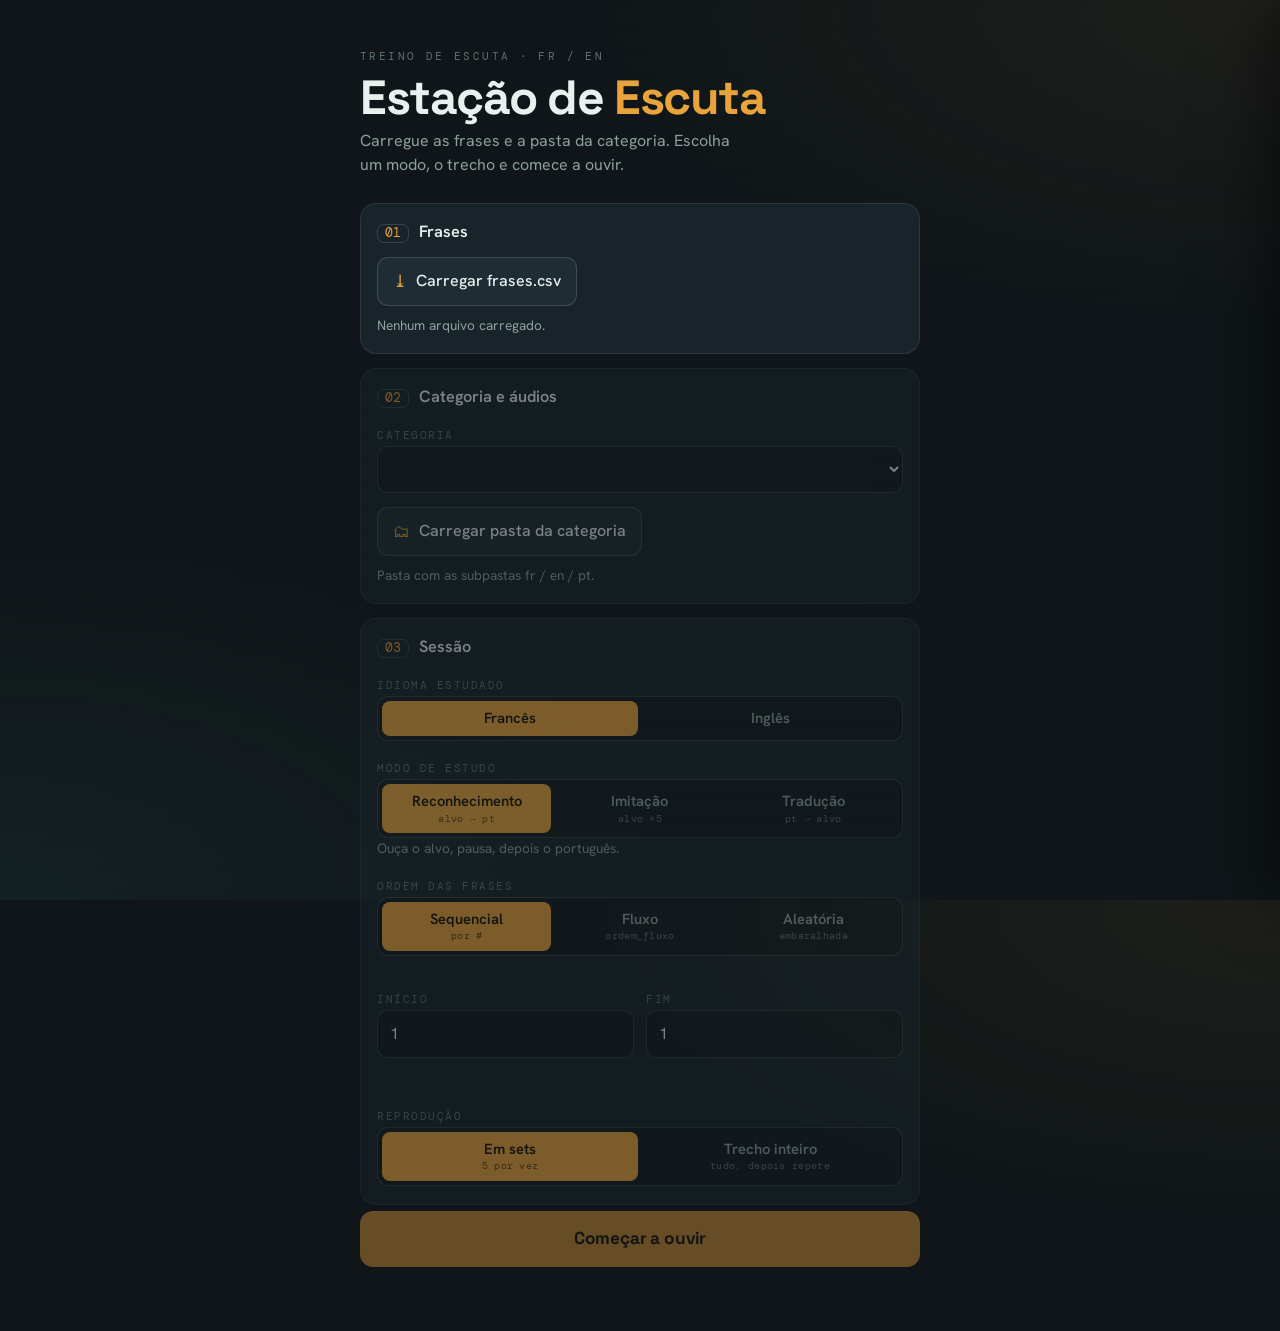
==== commit 099a57bc: "Update index.html" ====
--- a/player/index.html
+++ b/player/index.html
@@ -96,7 +96,10 @@
   .wrap {
     width: min(560px, 100% - 28px);
     margin: 0 auto;
-    padding: clamp(22px, 5vw, 40px) 0 64px;
+    padding:
+      calc(clamp(22px, 5vw, 40px) + env(safe-area-inset-top) + 8px)
+      0
+      calc(64px + env(safe-area-inset-bottom));
   }
 
   /* ===== Tela de configuração ===== */
